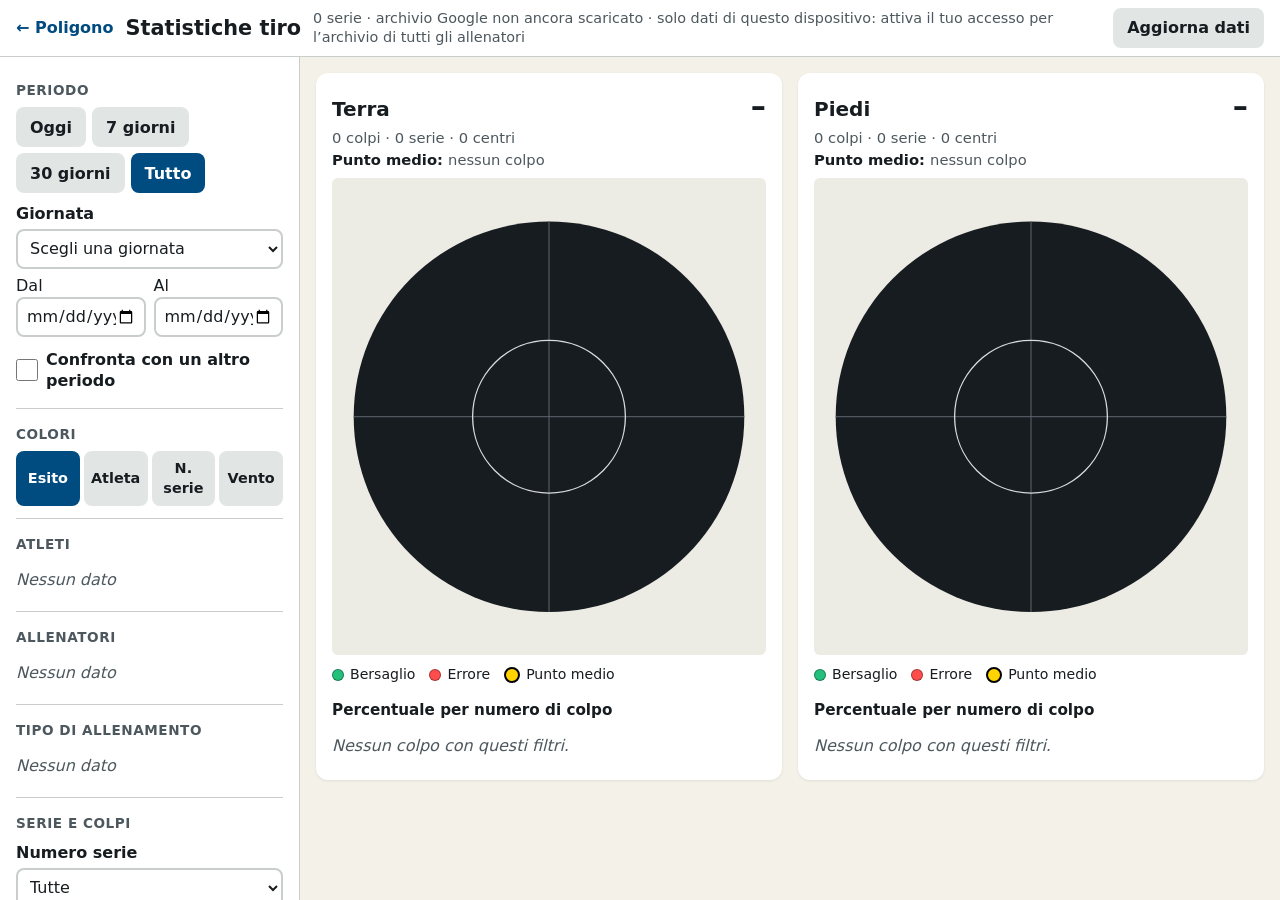
==== stats.html @ 4df71a38 "Add shared shot statistics and a series index for the sheet Backend: - Keep a hidden _BiathlonIndex " ====
<!DOCTYPE html>
<html lang="it">
 <head>
  <meta charset="utf-8"/>
  <meta content="width=device-width,initial-scale=1,viewport-fit=cover" name="viewport"/>
  <meta content="#f4f1e8" name="theme-color"/>
  <meta content="default-src 'self'; script-src 'self'; style-src 'self'; img-src 'self' data: blob:; connect-src 'self' https://script.google.com https://*.googleusercontent.com; object-src 'none'; base-uri 'self'; form-action 'none'" http-equiv="Content-Security-Policy"/>
  <title>Statistiche tiro</title>
  <link href="manifest.webmanifest" rel="manifest"/>
  <link href="icons/target.svg" rel="icon" type="image/svg+xml"/>
  <link href="styles/stats.css" rel="stylesheet"/>
  <script defer="" src="src/domain.js"></script>
  <script defer="" src="src/storage.js"></script>
  <script defer="" src="src/sync.js"></script>
  <script defer="" src="src/stats-core.js"></script>
  <script defer="" src="src/stats.js"></script>
 </head>
 <body>
  <header class="stats-bar">
   <a class="back-link" href="./">← Poligono</a>
   <h1>Statistiche tiro</h1>
   <p aria-live="polite" class="data-status" id="data-status" role="status">Caricamento…</p>
   <button class="secondary" id="archive-refresh" type="button">Aggiorna dati</button>
   <button aria-controls="filters" aria-expanded="false" class="secondary filters-toggle" id="filters-toggle" type="button">Filtri</button>
  </header>
  <p class="rotate-hint">Ruota il telefono in orizzontale per vedere i due bersagli affiancati.</p>
  <div class="stats-layout">
   <aside aria-label="Filtri" class="filters" id="filters">
    <section>
     <h2>Periodo</h2>
     <div class="chips" data-target="a" id="period-quick">
      <button data-period="today" type="button">Oggi</button>
      <button data-period="7" type="button">7 giorni</button>
      <button data-period="30" type="button">30 giorni</button>
      <button data-period="all" type="button">Tutto</button>
     </div>
     <label for="day-select">Giornata</label>
     <select id="day-select"></select>
     <div class="date-pair">
      <label>Dal <input id="date-from" type="date"/></label>
      <label>Al <input id="date-to" type="date"/></label>
     </div>
     <label class="check"><input id="compare-toggle" type="checkbox"/> Confronta con un altro periodo</label>
     <div class="compare-fields" hidden="" id="compare-fields">
      <p class="period-tag period-b">Periodo B</p>
      <div class="chips" data-target="b" id="compare-quick">
       <button data-period="today" type="button">Oggi</button>
       <button data-period="7" type="button">7 giorni</button>
       <button data-period="30" type="button">30 giorni</button>
       <button data-period="all" type="button">Tutto</button>
      </div>
      <label for="day-select-b">Giornata</label>
      <select id="day-select-b"></select>
      <div class="date-pair">
       <label>Dal <input id="date-from-b" type="date"/></label>
       <label>Al <input id="date-to-b" type="date"/></label>
      </div>
     </div>
    </section>
    <section>
     <h2>Colori</h2>
     <div class="segmented" id="color-mode">
      <button aria-pressed="true" data-mode="esito" type="button">Esito</button>
      <button aria-pressed="false" data-mode="athlete" type="button">Atleta</button>
      <button aria-pressed="false" data-mode="series" type="button">N. serie</button>
      <button aria-pressed="false" data-mode="wind" type="button">Vento</button>
     </div>
    </section>
    <section>
     <h2>Atleti</h2>
     <div class="check-list" id="athlete-list"></div>
    </section>
    <section>
     <h2>Allenatori</h2>
     <div class="check-list" id="coach-list"></div>
    </section>
    <section>
     <h2>Tipo di allenamento</h2>
     <div class="check-list" id="type-list"></div>
    </section>
    <section>
     <h2>Serie e colpi</h2>
     <label for="series-number">Numero serie</label>
     <select id="series-number"></select>
     <p class="field-label">Numero colpo</p>
     <div class="chips" id="seq-list"></div>
     <p class="field-label">Esito</p>
     <div class="segmented" id="esito-mode">
      <button aria-pressed="true" data-esito="all" type="button">Tutti</button>
      <button aria-pressed="false" data-esito="hit" type="button">Centri</button>
      <button aria-pressed="false" data-esito="miss" type="button">Errori</button>
     </div>
    </section>
    <section>
     <h2>Vento</h2>
     <div class="date-pair">
      <label>Da <select id="wind-min"></select></label>
      <label>A <select id="wind-max"></select></label>
     </div>
    </section>
    <button class="secondary wide" id="filters-reset" type="button">Azzera filtri</button>
   </aside>
   <main class="stats-main">
    <div class="targets">
     <section class="target-panel" id="panel-T">
      <header class="panel-head">
       <h2>Terra</h2>
       <p class="panel-pct"></p>
      </header>
      <p class="panel-meta"></p>
      <p class="panel-mpi"></p>
      <canvas aria-label="Bersaglio a terra con i colpi filtrati. Tocca un colpo per i dettagli della serie." class="target-canvas" role="img"></canvas>
      <ul class="legend"></ul>
      <h3>Percentuale per numero di colpo</h3>
      <div class="bars"></div>
     </section>
     <section class="target-panel" id="panel-P">
      <header class="panel-head">
       <h2>Piedi</h2>
       <p class="panel-pct"></p>
      </header>
      <p class="panel-meta"></p>
      <p class="panel-mpi"></p>
      <canvas aria-label="Bersaglio in piedi con i colpi filtrati. Tocca un colpo per i dettagli della serie." class="target-canvas" role="img"></canvas>
      <ul class="legend"></ul>
      <h3>Percentuale per numero di colpo</h3>
      <div class="bars"></div>
     </section>
    </div>
    <section aria-live="polite" class="detail" hidden="" id="detail">
     <div class="detail-head">
      <h2 id="detail-title"></h2>
      <button aria-label="Chiudi dettaglio" class="secondary icon" id="detail-close" type="button">×</button>
     </div>
     <p id="detail-info"></p>
     <ol class="detail-shots" id="detail-shots"></ol>
     <button aria-pressed="false" class="secondary" id="detail-focus" type="button">Mostra solo questa serie</button>
    </section>
   </main>
  </div>
 </body>
</html>
---- styles/stats.css ----
:root{
  color-scheme:light;
  --bg:#f4f1e8;
  --surface:#fff;
  --text:#161c20;
  --muted:#4d585e;
  --line:#c9cecd;
  --accent:#004b80;
  --on-accent:#fff;
  --secondary:#e1e6e5;
  --focus:#e78200;
  --period-a:#1e9bff;
  --period-b:#ff9f1a;
  font-family:system-ui,-apple-system,BlinkMacSystemFont,"Segoe UI",sans-serif;
  font-size:16px;
  line-height:1.35;
  color:var(--text)
}
*{box-sizing:border-box}
body{margin:0;background:var(--bg);min-height:100dvh}
button,input,select{font:inherit}
button{
  min-height:40px;padding:6px 12px;border:2px solid transparent;border-radius:8px;
  font-weight:650;cursor:pointer;background:var(--accent);color:var(--on-accent);touch-action:manipulation
}
button.secondary,.chips button,.segmented button{background:var(--secondary);color:var(--text)}
.chips button[aria-pressed=true],.segmented button[aria-pressed=true]{background:var(--accent);color:var(--on-accent)}
button:focus-visible,input:focus-visible,select:focus-visible,a:focus-visible{outline:3px solid var(--focus);outline-offset:2px}
input[type=date],select{
  width:100%;min-width:0;min-height:40px;padding:6px 8px;border:2px solid var(--line);border-radius:8px;
  background:var(--surface);color:var(--text)
}
input[type=checkbox]{width:22px;height:22px;margin:0;accent-color:var(--accent);flex-shrink:0}
label{display:block;font-weight:600;margin:10px 0 4px}
@media (pointer:coarse){
  button,input[type=date],select{min-height:48px}
}
.stats-bar{
  position:sticky;top:0;z-index:5;display:flex;align-items:center;gap:12px;flex-wrap:wrap;
  padding:8px max(16px,env(safe-area-inset-right)) 8px max(16px,env(safe-area-inset-left));
  background:var(--surface);border-bottom:1px solid var(--line)
}
.stats-bar h1{font-size:1.3rem;margin:0}
.back-link{color:var(--accent);font-weight:700;text-decoration:none;padding:8px 0}
.data-status{flex:1;min-width:180px;margin:0;color:var(--muted);font-size:.9rem}
.data-status.error{color:#a32020;font-weight:650}
.filters-toggle{display:none}
.rotate-hint{display:none;margin:8px 16px 0;padding:8px 12px;border-radius:8px;background:#fff3cf;font-size:.9rem}
.stats-layout{display:grid;grid-template-columns:300px minmax(0,1fr);align-items:start}
.filters{
  overflow-x:hidden;
  position:sticky;top:57px;max-height:calc(100dvh - 57px);overflow-y:auto;padding:8px 16px 24px;
  background:var(--surface);border-right:1px solid var(--line)
}
.filters section{padding:8px 0 12px;border-bottom:1px solid var(--line)}
.filters h2{font-size:.85rem;text-transform:uppercase;letter-spacing:.04em;color:var(--muted);margin:8px 0}
.field-label{font-weight:600;margin:10px 0 4px}
.chips{display:flex;flex-wrap:wrap;gap:6px}
.chips button{min-width:44px}
.segmented{display:grid;grid-auto-flow:column;grid-auto-columns:1fr;gap:4px}
.segmented button{padding:6px 4px;font-size:.9rem}
.date-pair{display:grid;grid-template-columns:repeat(2,minmax(0,1fr));gap:8px}
.date-pair label{margin:6px 0 0;font-weight:500}
label.check{display:flex;align-items:center;gap:8px;font-weight:600;margin-top:12px}
.check-list{display:grid;gap:2px;max-height:240px;overflow-y:auto}
.check-list label{display:flex;align-items:center;gap:8px;margin:0;padding:4px 0;font-weight:500}
.check-list .list-actions{display:flex;gap:6px;margin-bottom:4px}
.check-list .list-actions button{min-height:32px;padding:2px 10px;font-size:.85rem}
.compare-fields{margin-top:8px;padding:8px;border-left:4px solid var(--period-b);background:#fff8ec;border-radius:0 8px 8px 0}
.period-tag{display:inline-block;margin:0 0 6px;padding:2px 8px;border-radius:6px;font-weight:700;color:#fff}
.period-tag.period-a{background:var(--period-a)}
.period-tag.period-b{background:var(--period-b);color:#1d1300}
.wide{width:100%;margin-top:12px}
.stats-main{padding:16px;min-width:0}
.targets{display:grid;grid-template-columns:repeat(2,minmax(0,1fr));gap:16px}
.target-panel{background:var(--surface);border-radius:12px;padding:12px 16px 16px;min-width:0;box-shadow:0 1px 3px rgba(0,0,0,.08)}
.panel-head{display:flex;justify-content:space-between;align-items:baseline;gap:8px}
.panel-head h2{margin:0;font-size:1.25rem}
.panel-pct{margin:0;font-size:1.9rem;font-weight:750;font-variant-numeric:tabular-nums}
.panel-pct small{font-size:.9rem;font-weight:600;color:var(--muted)}
.panel-meta,.panel-mpi{margin:2px 0;color:var(--muted);font-size:.92rem}
.panel-mpi strong{color:var(--text)}
.target-canvas{display:block;width:100%;max-width:max(260px,calc((100dvh - 150px)/1.1));aspect-ratio:400/440;margin:8px auto 0;border-radius:6px;cursor:crosshair;touch-action:manipulation}
.legend{list-style:none;display:flex;flex-wrap:wrap;gap:6px 14px;padding:0;margin:10px 0 0;font-size:.88rem}
.legend li{display:flex;align-items:center;gap:6px}
.legend .swatch{width:12px;height:12px;border-radius:50%;border:1px solid rgba(0,0,0,.35)}
.legend .swatch.square{border-radius:2px}
.legend .swatch.mpi{width:16px;height:16px;background:#ffd400;border:2px solid #000}
.target-panel h3{font-size:.95rem;margin:16px 0 6px}
.bars{display:grid;gap:4px}
.bar-row{display:grid;grid-template-columns:28px minmax(0,1fr) auto;align-items:center;gap:8px;font-size:.88rem;font-variant-numeric:tabular-nums}
.bar-track{display:grid;gap:2px}
.bar{height:14px;border-radius:3px;background:var(--accent);min-width:2px}
.bar.period-a{background:var(--period-a)}
.bar.period-b{background:var(--period-b)}
.bar-value{text-align:right;color:var(--muted);white-space:nowrap}
.empty{color:var(--muted);font-style:italic;margin:8px 0}
.detail{margin-top:16px;background:var(--surface);border-radius:12px;padding:12px 16px;border-left:6px solid var(--accent)}
.detail-head{display:flex;justify-content:space-between;align-items:center;gap:8px}
.detail-head h2{margin:0;font-size:1.1rem}
.detail p{margin:6px 0;color:var(--muted)}
.detail-shots{display:flex;flex-wrap:wrap;gap:6px;list-style:none;padding:0;margin:8px 0 12px}
.detail-shots li{padding:4px 10px;border-radius:6px;font-weight:650;font-variant-numeric:tabular-nums}
.detail-shots .hit{background:#d9f5e7;color:#085b36}
.detail-shots .miss{background:#fde0e0;color:#a32020}
button.icon{min-width:40px;font-size:1.3rem;line-height:1}
@media (max-width:1100px){
  .stats-layout{grid-template-columns:260px minmax(0,1fr)}
}
@media (max-width:900px){
  .filters-toggle{display:inline-block}
  .stats-layout{grid-template-columns:minmax(0,1fr)}
  .filters{display:none;position:static;max-height:none;border-right:0;border-bottom:1px solid var(--line)}
  .filters.open{display:block}
}
@media (max-width:700px){
  .targets{grid-template-columns:minmax(0,1fr)}
  .stats-main{padding:12px}
}
@media (orientation:portrait) and (max-width:700px){
  .rotate-hint{display:block}
}
@media (max-height:520px){
  .stats-bar{position:static}
  .filters{top:0;max-height:100dvh}
}
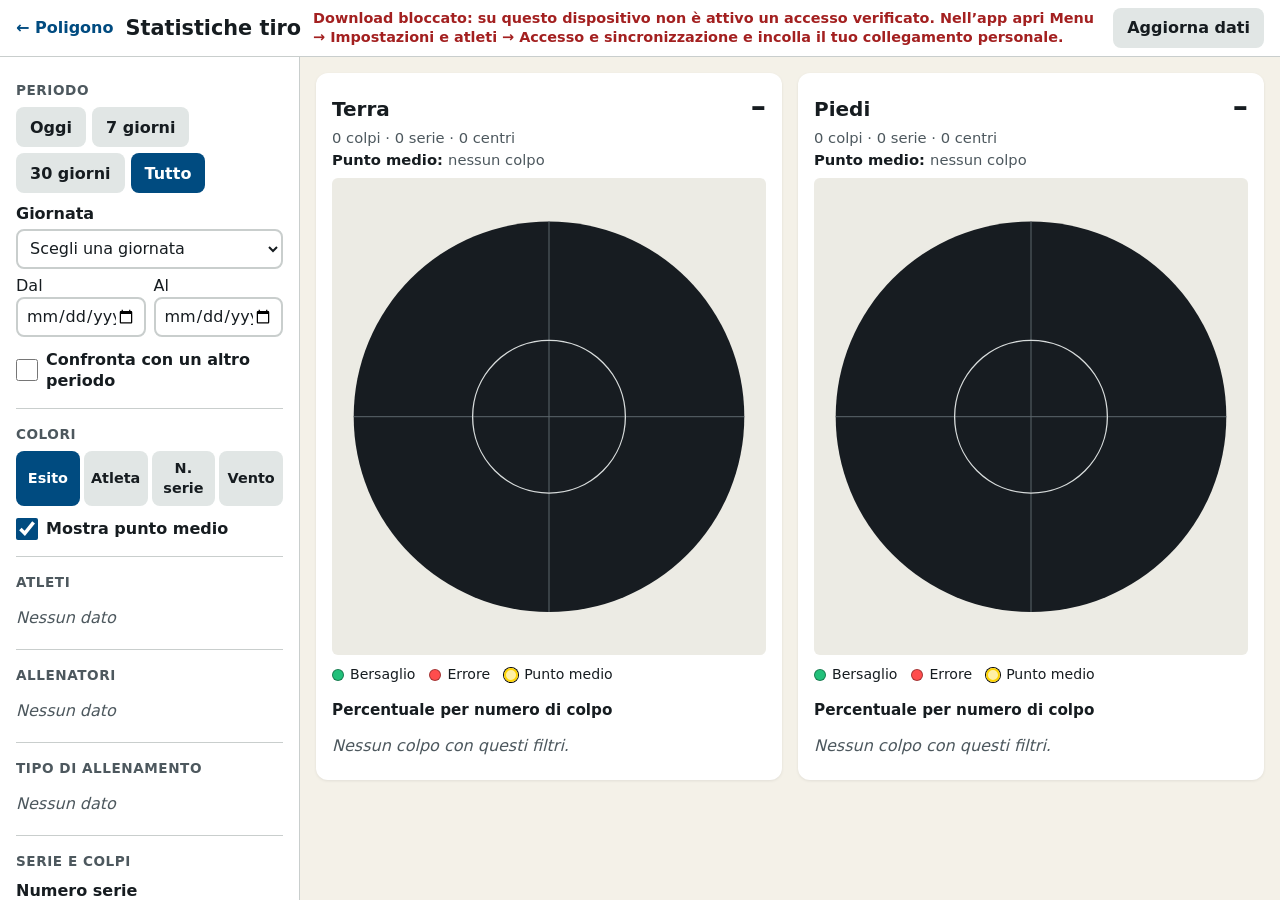
==== commit c6139408: "Make administrators coaches and simplify statistics access - An administrator is now a coach with ma" ====
--- a/stats.html
+++ b/stats.html
@@ -65,6 +65,7 @@
       <button aria-pressed="false" data-mode="series" type="button">N. serie</button>
       <button aria-pressed="false" data-mode="wind" type="button">Vento</button>
      </div>
+     <label class="check"><input checked="" id="mpi-toggle" type="checkbox"/> Mostra punto medio</label>
     </section>
     <section>
      <h2>Atleti</h2>
--- a/styles/stats.css
+++ b/styles/stats.css
@@ -44,6 +44,9 @@
 .back-link{color:var(--accent);font-weight:700;text-decoration:none;padding:8px 0}
 .data-status{flex:1;min-width:180px;margin:0;color:var(--muted);font-size:.9rem}
 .data-status.error{color:#a32020;font-weight:650}
+.data-status.pulse{animation:status-pulse .9s ease-out}
+@keyframes status-pulse{from{background:#ffe08a}to{background:transparent}}
+@media (prefers-reduced-motion:reduce){.data-status.pulse{animation:none}}
 .filters-toggle{display:none}
 .rotate-hint{display:none;margin:8px 16px 0;padding:8px 12px;border-radius:8px;background:#fff3cf;font-size:.9rem}
 .stats-layout{display:grid;grid-template-columns:300px minmax(0,1fr);align-items:start}
@@ -85,7 +88,7 @@
 .legend li{display:flex;align-items:center;gap:6px}
 .legend .swatch{width:12px;height:12px;border-radius:50%;border:1px solid rgba(0,0,0,.35)}
 .legend .swatch.square{border-radius:2px}
-.legend .swatch.mpi{width:16px;height:16px;background:#ffd400;border:2px solid #000}
+.legend .swatch.mpi{width:14px;height:14px;background:rgba(255,212,0,.35);border:2px solid #ffd400;box-shadow:0 0 0 1px #000}
 .target-panel h3{font-size:.95rem;margin:16px 0 6px}
 .bars{display:grid;gap:4px}
 .bar-row{display:grid;grid-template-columns:28px minmax(0,1fr) auto;align-items:center;gap:8px;font-size:.88rem;font-variant-numeric:tabular-nums}
